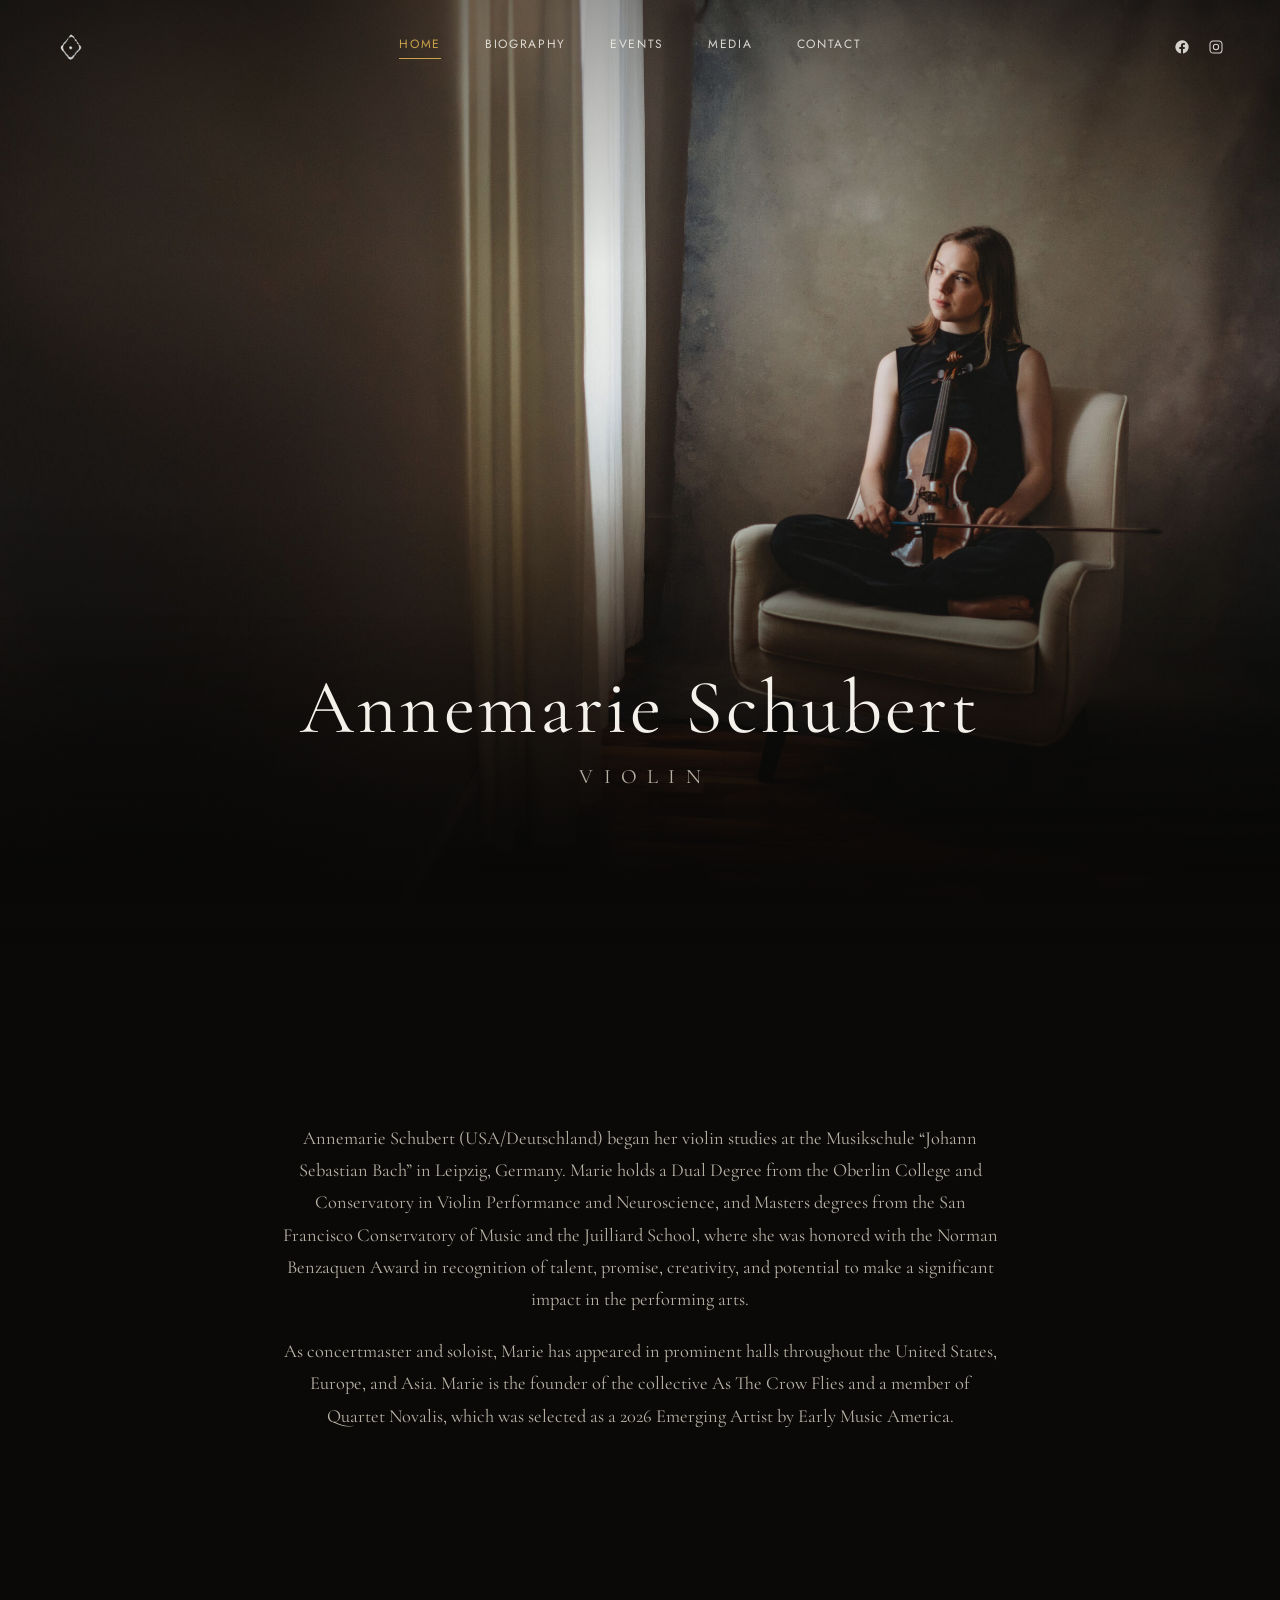
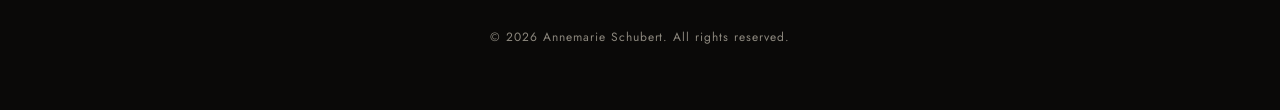
==== index.html @ f5575508 "Initial commit" ====
<!DOCTYPE html>
<html lang="en">
<head>
<meta charset="UTF-8">
<meta name="viewport" content="width=device-width, initial-scale=1.0">
<title>Annemarie Schubert — Violin</title>
<link rel="preconnect" href="https://fonts.googleapis.com">
<link rel="preconnect" href="https://fonts.gstatic.com" crossorigin>
<link href="https://fonts.googleapis.com/css2?family=Cormorant+Garamond:wght@300;400;500&family=Jost:wght@400;500&display=swap" rel="stylesheet">
<link rel="stylesheet" href="styles.css">
</head>
<body>

<!-- Fixed background image only — sits behind everything, never moves -->
<div class="hero-fixed">
  <div class="hero-bg"></div>
</div>

<!-- Everything in here is normal document flow, so it all scrolls together
     at the same speed: nav, the spacer over the photo, and the black
     content underneath. -->
<div class="page">

  <header class="nav">
    <a href="index.html" class="logo" aria-label="Home">
<img src="assets/logo.png" alt="Annemarie Schubert" width="30" height="30">
</a>

    <nav class="nav-links">
      <a href="index.html" class="active">Home</a>
      <a href="biography.html">Biography</a>
      <a href="events.html">Events</a>
      <a href="media.html">Media</a>
      <a href="contact.html">Contact</a>
    </nav>

    <div class="socials">
      <a href="https://www.facebook.com/marie.schubert.3" aria-label="Facebook">
        <svg width="16" height="16" viewBox="0 0 24 24" fill="currentColor"><path d="M22 12a10 10 0 1 0-11.6 9.9v-7H7.9V12h2.5V9.8c0-2.5 1.5-3.9 3.8-3.9 1.1 0 2.2.2 2.2.2v2.5h-1.3c-1.2 0-1.6.8-1.6 1.6V12h2.8l-.4 2.9h-2.4v7A10 10 0 0 0 22 12Z"/></svg>
      </a>
      <a href="https://www.instagram.com/annemarie.vln/" aria-label="Instagram">
        <svg width="16" height="16" viewBox="0 0 24 24" fill="none" stroke="currentColor" stroke-width="1.6"><rect x="3" y="3" width="18" height="18" rx="5"/><circle cx="12" cy="12" r="4"/><circle cx="17.2" cy="6.8" r="0.6" fill="currentColor" stroke="none"/></svg>
      </a>
    </div>

    <!-- Mobile only — replaces .socials at the 820px breakpoint (see
         styles.css). Toggles #mobile-menu below via nav.js. -->
    <button type="button" class="nav-toggle" id="nav-toggle" aria-label="Open menu" aria-expanded="false" aria-controls="mobile-menu">
      <svg class="nav-toggle-icon-menu" width="22" height="22" viewBox="0 0 22 22" fill="none" xmlns="http://www.w3.org/2000/svg">
        <path d="M2 6h18M2 11h18M2 16h18" stroke="currentColor" stroke-width="1.4" stroke-linecap="round"/>
      </svg>
      <svg class="nav-toggle-icon-close" width="22" height="22" viewBox="0 0 22 22" fill="none" xmlns="http://www.w3.org/2000/svg" hidden>
        <path d="M4 4l14 14M18 4L4 18" stroke="currentColor" stroke-width="1.4" stroke-linecap="round"/>
      </svg>
    </button>

    <!-- Mobile only — collapsed (max-height:0) until nav.js adds
         .is-open. Same links as .nav-links, just a separate list rather
         than reusing/cloning it, so each can be styled independently. -->
    <nav class="mobile-menu" id="mobile-menu" aria-label="Mobile">
      <ul class="mobile-menu-links">
        <li><a href="index.html" class="active">Home</a></li>
        <li><a href="biography.html">Biography</a></li>
        <li><a href="events.html">Events</a></li>
        <li><a href="media.html">Media</a></li>
        <li><a href="contact.html">Contact</a></li>
      </ul>
    </nav>
  </header>

  <!-- Spacer equal to one viewport so the fixed hero is visible before content scrolls over it -->
  <div class="hero-spacer" id="home"></div>

  <!-- Scrolling content, black background, slides up over the fixed image -->
  <main class="content">

    <div class="content-gradient"></div>

    <div class="hero-text">
      <h1>Annemarie Schubert</h1>
      <p class="subtitle">Violin</p>
    </div>

  <section id="biography" class="section">
    <p>
      Annemarie Schubert (USA/Deutschland) began her violin studies at the 
      Musikschule “Johann Sebastian Bach” in Leipzig, Germany. 
      Marie holds a Dual Degree from the Oberlin College and Conservatory 
      in Violin Performance and Neuroscience, and Masters degrees 
      from the San Francisco Conservatory of Music and the Juilliard School, 
      where she was honored with the Norman Benzaquen Award in recognition of 
      talent, promise, creativity, and potential to make a significant 
      impact in the performing arts.
    </p>
    <p>
      As concertmaster and soloist, Marie has appeared in prominent halls 
      throughout the United States, Europe, and Asia. Marie is the 
      founder of the collective As The Crow Flies and a member of 
      Quartet Novalis, which was selected as a 2026 Emerging Artist 
      by Early Music America. 
    </p>
  </section>

  <!-- <section id="events" class="section">
    <span class="eyebrow">Events</span>
    <h2>Upcoming performances</h2>
    <ul class="event-list">
      <li>
        <span class="event-date">12 Sep 2026</span>
        <span class="event-name">Recital — Stadtcasino, Basel</span>
      </li>
      <li>
        <span class="event-date">03 Oct 2026</span>
        <span class="event-name">Chamber Series — Tonhalle, Zürich</span>
      </li>
      <li>
        <span class="event-date">21 Nov 2026</span>
        <span class="event-name">Concerto Evening — KKL, Luzern</span>
      </li>
    </ul>
  </section>

  <section id="media" class="section">
    <span class="eyebrow">Media</span>
    <h2>Selected recordings</h2>
    <div class="media-grid">
      <div class="media-tile"></div>
      <div class="media-tile"></div>
      <div class="media-tile"></div>
    </div>
  </section>

  <section id="contact" class="section">
    <span class="eyebrow">Contact</span>
    <h2>Get in touch</h2>
    <p>For bookings and press inquiries, reach out directly.</p>
    <a class="email" href="mailto:hello@annemarieschubert.com">hello@annemarieschubert.com</a>
  </section> -->

  <footer class="footer">
    <p>&copy; 2026 Annemarie Schubert. All rights reserved.</p>
  </footer>

  </main>

</div>

<script src="script.js"></script>
<script src="nav.js"></script>
</body>
</html>
---- styles.css ----
:root{
  --black:#0a0908;
  --cream:#f4f1ea;
  --gold:#c9a24b;
  --muted:#b9b3a6;
  --serif:'Cormorant Garamond', Georgia, serif;
  --sans:'Jost', Helvetica, Arial, sans-serif;
}

*{margin:0;padding:0;box-sizing:border-box;}

html{scroll-behavior:smooth;}

/* Deliberately not setting overscroll-behavior to anything but the
   default ("auto") here. That default is what lets the browser's native
   rubber-band/elastic overscroll run when scrolling past the top or
   bottom of the page (this is a built-in feature of trackpad scrolling
   in Safari/Chrome on macOS, and of touchscreens generally — not
   something a site author codes). It tracks the actual gesture and
   releases exactly on lift-off because the OS has real access to touch/
   trackpad state that JavaScript does not, which is why it feels correct
   in a way a hand-rolled JS approximation never quite manages. On
   platforms without native elastic scrolling (Windows, most of Linux,
   non-momentum mice), there's simply no bounce — same as most sites,
   including the one this design is based on. */

body{
  background:var(--black);
  color:var(--cream);
  font-family:var(--sans);
  overflow-x:hidden;
}

a{color:inherit;text-decoration:none;}

/* ============ FIXED HERO LAYER ============
   This is just the photo, position:fixed, so it never moves. The nav,
   spacer, and content all live in .page, which scrolls normally on top
   of it. */
.hero-fixed{
  position:fixed;
  inset:0;
  height:100vh;
  width:100%;
  z-index:1;
  overflow:hidden;
}

.hero-bg{
  position:absolute;
  inset:0;
  background-image:url('assets/hero.jpg');
  background-size:cover;
  background-position:center 20%;
  z-index:0;
}

/* Biography uses its own photo instead of the shared hero image.
   Same background-size/position as .hero-bg, just a different file. */
body.bio-page .hero-bg{
  background-image:url('assets/bio.jpg');
}

/* Contact likewise uses its own photo. */
body.contact-page .hero-bg{
  background-image:url('assets/contact.jpg');
}

/* subtle permanent darkening so nav/text stay legible over any photo.
   This is deliberately light/vignette-style — Home only needs it near the
   nav and where .hero-text sits, since the rest of Home is solid black
   .content covering the photo anyway. */
.hero-fixed::after{
  content:'';
  position:absolute;
  inset:0;
  background:linear-gradient(180deg, rgba(0,0,0,.35) 0%, rgba(0,0,0,0) 30%, rgba(0,0,0,0) 55%, rgba(0,0,0,.75) 100%);
  z-index:1;
  pointer-events:none;
}

/* Inner pages (Biography/Events/Media/Contact) never cover the photo with
   solid black — .content stays transparent (see .content-overlay below)
   for the entire scroll, all the way to the footer. Because .hero-fixed
   is position:fixed at 100vh, it always fills whatever's currently in the
   viewport, so this stronger, more uniform wash keeps text readable no
   matter how far the user has scrolled or how long the page is. */
body.page-inner .hero-fixed::after{
  background:linear-gradient(180deg, rgba(8,7,6,.62) 0%, rgba(8,7,6,.5) 45%, rgba(8,7,6,.64) 100%);
}

/* ============ PAGE (scrolling frame of reference) ============
   Wraps the nav, hero spacer, and content. This is a normal, non-fixed
   element, so everything inside it — including the nav — scrolls up
   together at the same rate. It only needs to sit above .hero-fixed in
   the stacking order so the photo shows through where .page is
   transparent (over the nav and the spacer). */
.page{
  position:relative;
  z-index:2;
}

/* ---------- Nav ----------
   Normal flow now (not fixed/absolute) so it scrolls at the same speed
   as everything else in .page instead of staying pinned to the photo. */
.nav{
  position:relative;
  z-index:10; /* .content below has its own stacking context at z-index:2;
                 this keeps the mobile dropdown menu (a descendant of
                 .nav) painting above it rather than getting covered */
  display:flex;
  align-items:center;
  justify-content:space-between;
  padding:2rem 3.5rem;
}

.logo{
  display:flex;
  opacity:.9;
  transition:opacity .25s ease;
}

.logo:hover{
  opacity:1;
}

.logo img{
  display:block;
  width:30px;
  height:30px;
  object-fit:contain; /* the cropped source is ~38x44, not perfectly
                          square — this keeps it from being stretched
                          into a distorted square */
}

.nav-links{
  display:flex;
  gap:2.75rem;
}

.nav-links a{
  font-size:.75rem;
  letter-spacing:.14em;
  text-transform:uppercase;
  color:var(--cream);
  opacity:.85;
  padding-bottom:.35rem;
  border-bottom:1px solid transparent;
  transition:opacity .25s ease, border-color .25s ease, color .25s ease;
}

.nav-links a:hover,
.nav-links a.active{
  opacity:1;
  color:var(--gold);
  border-color:var(--gold);
}

.socials{
  display:flex;
  gap:1.1rem;
}

.socials a{
  color:var(--cream);
  opacity:.85;
  display:flex;
  transition:opacity .25s ease;
}
.socials a:hover{opacity:1;}

/* Mobile menu toggle — hidden on desktop; the @media block below shows
   it in place of .socials, which is hidden at the same breakpoint. */
.nav-toggle{
  display:none;
  align-items:center;
  justify-content:center;
  width:2.25rem;
  height:2.25rem;
  padding:0;
  background:none;
  border:none;
  color:var(--cream);
  cursor:pointer;
}

.nav-toggle svg{display:block;}
.nav-toggle svg[hidden]{display:none;} /* without this, .nav-toggle svg's
  own specificity beats the browser's default [hidden]{display:none} rule,
  so both icons stay visible regardless of the hidden attribute */

/* Slide-down mobile menu panel — hidden entirely on desktop; on mobile
   it's always in the DOM but collapsed to max-height:0 until nav.js
   adds .is-open. */
.mobile-menu{
  display:none;
}

.mobile-menu-links{
  list-style:none;
}

.mobile-menu-links a{
  display:block;
  font-size:.85rem;
  letter-spacing:.14em;
  text-transform:uppercase;
  color:var(--cream);
  opacity:.85;
}

.mobile-menu-links a.active,
.mobile-menu-links a:hover{
  opacity:1;
  color:var(--gold);
}

/* ---------- Hero text ----------
   Lives inside .content (not .hero-fixed), positioned absolutely at the
   same top offset as .content-gradient so it sits right where the fade
   begins — and because it's part of the scrolling content, it travels
   up together with the gradient instead of staying pinned to the photo. */
.hero-text{
  position:absolute;
  top:-42vh;
  left:0;
  right:0;
  z-index:2;
  padding-top:6vh;
  text-align:center;
}

.hero-text h1{
  font-family:var(--serif);
  font-weight:400;
  font-size:clamp(2.4rem, 6vw, 5rem);
  letter-spacing:.04em;
  line-height:1;
}

.hero-text .subtitle{
  font-family:var(--serif);
  font-size:clamp(1rem, 1.6vw, 1.4rem);
  letter-spacing:.5em;
  text-transform:uppercase;
  margin-top:1.1rem;
  padding-left:.5em; /* optical centering against the extra letter-spacing */
  color:var(--muted);
}

/* ============ SCROLL SPACER ============
   Height of pure image before the black content starts sliding up.
   Increase/decrease to control how much of the photo is seen first. */
.hero-spacer{
  height:100vh;
}

/* ============ SCROLLING CONTENT ============
   Sits in normal document flow (not fixed), so it scrolls up and
   covers .hero-fixed underneath it as the user scrolls down. */
.content{
  position:relative;
  z-index:2;
  background:var(--black);
}

/* the fade-to-black that visually "moves over" the fixed photo.
   position:absolute (not a negative margin) so it can overlap upward
   into the hero without dragging .content's own black background along
   with it via margin collapsing. Home only — inner pages have no fade. */
.content-gradient{
  position:absolute;
  top:-42vh;
  left:0;
  right:0;
  height:42vh;
  background:linear-gradient(180deg, rgba(10,9,8,0) 0%, rgba(10,9,8,1) 92%);
  pointer-events:none;
  z-index:1;
}

/* ============ OVERLAY CONTENT (inner pages) ============
   Biography / Events / Media / Contact don't cover the photo with a
   solid black panel the way Home's .content does. The photo stays fully
   visible and fixed the whole way down — this wrapper sits at the same
   z-level as the nav and footer (transparent, directly over the image)
   rather than sliding a black sheet over it. There's no .hero-spacer
   before it either: content starts right under the nav and you can
   scroll it as far as it goes, with the footer arriving whenever the
   content runs out — the photo itself never changes underneath it.
   Individual panels (.section, .event-card) get their own translucent
   scrim so text stays legible over whatever part of the photo happens
   to be behind it at any given scroll position, without hiding the
   image the way a fully opaque background would. */
.content-overlay{
  position:relative;
  z-index:2;
  background:transparent;
}

.content-overlay .section{
  background:rgba(10,9,8,.6);
  backdrop-filter:blur(10px);
  -webkit-backdrop-filter:blur(10px);
  border-bottom:none;
  margin-bottom:1.5rem;
}

.content-overlay .section:last-of-type{margin-bottom:0;}

/* the lead heading and any wide layout wrapper stay plain text over the
   photo, like the nav — only the dense body-copy panels need the scrim */
.content-overlay .page-lead,
.content-overlay .section.section-wide{
  background:none;
  backdrop-filter:none;
}

.content-overlay .event-card{
  background:rgba(10,9,8,.6);
  backdrop-filter:blur(10px);
  -webkit-backdrop-filter:blur(10px);
}

.section{
  max-width:760px;
  margin:0 auto;
  padding:8rem 2rem;
  border-bottom:1px solid rgba(255,255,255,.08);
}

.section:last-of-type{border-bottom:none;}

/* The first section on inner pages (Biography/Events/Media/Contact) —
   just the eyebrow + page title, sitting right under the nav. Tighter
   padding than a regular .section (no viewport-height spacer precedes it
   anymore) and no divider, since it reads as one unit with the section
   right after it. */
.page-lead{
  padding-top:7rem;
  padding-bottom:1rem;
  border-bottom:none;
}

.page-lead h2{
  margin-bottom:0;
  text-shadow:0 2px 24px rgba(0,0,0,.55);
}

/* Wider variant for grid content (events, media) that shouldn't be
   squeezed into the ~760px reading-width column. */
.section-wide{max-width:1320px;}

.eyebrow{
  display:block;
  font-size:.72rem;
  letter-spacing:.22em;
  text-transform:uppercase;
  color:var(--gold);
  margin-bottom:1.2rem;
}

.section h2{
  font-family:var(--serif);
  font-weight:400;
  font-size:clamp(1.8rem, 3.4vw, 2.6rem);
  line-height:1.2;
  margin-bottom:1.75rem;
}

.section p{
  font-family:var(--serif);
  font-size:1.15rem;
  line-height:1.75;
  color:var(--muted);
  margin-bottom:1.25rem;
  max-width:60ch;
}

/* Home: the biography blurb reads as a short centered pull-quote rather
   than a labeled section like Events/Media/Contact below it. Scoped to
   #biography, which only exists on index.html — biography.html's own
   section has no id, so this doesn't touch that page. */
#biography{
  text-align:center;
  max-width:900px; /* wider than the default .section 760px, so lines can run longer */
}

#biography p{
  margin-left:auto;
  margin-right:auto;
  max-width:80ch; /* wider than the default .section p 60ch */
}

/* ---------- Events ---------- */

/* Flat list — used on Home's single-page summary section */
.event-list{
  list-style:none;
  display:flex;
  flex-direction:column;
}

.event-list li{
  display:flex;
  gap:2rem;
  padding:1.4rem 0;
  border-top:1px solid rgba(255,255,255,.08);
  font-family:var(--serif);
  font-size:1.1rem;
}

.event-list li:last-child{border-bottom:1px solid rgba(255,255,255,.08);}

.event-date{
  color:var(--gold);
  min-width:8rem;
  letter-spacing:.03em;
}

/* Card grid — used on the standalone events.html page */
.event-grid{
  display:grid;
  grid-template-columns:repeat(auto-fit, minmax(230px, 1fr));
  gap:1.75rem 1.5rem;
  align-items:start; /* cards keep their own height instead of stretching
                         to match the tallest one in the row */
}

.event-card{
  padding:2.1rem 1.85rem 2rem;
  background:rgba(10,9,8,.72); /* dark and opaque enough to hold contrast
                                   on its own, wherever it lands on the photo */
  border:1px solid rgba(255,255,255,.12);
  border-top:2px solid rgba(201,162,75,.5); /* a fixed accent, not something
                                                 that depends on the photo */
  backdrop-filter:blur(14px);
  -webkit-backdrop-filter:blur(14px);
  box-shadow:0 18px 40px -14px rgba(0,0,0,.6); /* lifts the card off the
                                                    photo rather than reading
                                                    as text floating on it */
  transition:border-color .25s ease, background .25s ease,
             transform .25s ease, box-shadow .25s ease;
}

.event-card:hover{
  border-color:rgba(201,162,75,.55);
  border-top-color:var(--gold);
  background:rgba(10,9,8,.84);
  transform:translateY(-4px);
  box-shadow:0 24px 50px -14px rgba(0,0,0,.7);
}

.event-card-date{
  display:block;
  font-size:.72rem;
  letter-spacing:.14em;
  text-transform:uppercase;
  color:var(--gold);
  padding-bottom:.9rem;
  margin-bottom:1rem;
  border-bottom:1px solid rgba(255,255,255,.1); /* separates "when" from
                                                     "what", the missing
                                                     hierarchy that made the
                                                     stacked text feel flat */
}

.event-card h3{
  font-family:var(--serif);
  font-weight:400;
  font-size:1.5rem;
  line-height:1.25;
  margin-bottom:.4rem;

  /* Reserves space for the longest realistic title (currently "Innsbrucker
     Festwochen der Alten Musik" at 3 lines) on every card, short titles
     included — so the date/title/location block is the same height
     everywhere, and one long title can't make its grid row taller than
     its neighbors (CSS Grid sizes a row to its tallest item regardless
     of align-items, which only controls alignment *within* the row, not
     the row's own height). If a future title is somehow longer than
     this, it's truncated with an ellipsis rather than growing the card
     — bump both numbers below together if that starts happening. */
  min-height:calc(1.25em * 3);
  display:-webkit-box;
  -webkit-box-orient:vertical;
  -webkit-line-clamp:3;
  line-clamp:3;
  overflow:hidden;
}

.event-card p{
  font-family:var(--serif);
  color:var(--muted);
  font-size:1.05rem;
}

/* "Details" trigger — opens the card's <dialog> */
.event-card-more{
  display:inline-flex;
  align-items:center;
  gap:.4rem;
  margin-top:1.1rem;
  padding:0;
  background:none;
  border:none;
  font-family:var(--sans);
  font-size:.72rem;
  letter-spacing:.14em;
  text-transform:uppercase;
  color:var(--gold);
  cursor:pointer;
  opacity:.85;
  transition:opacity .2s ease, gap .2s ease;
}

.event-card-more::after{
  content:'\2192'; /* → */
  font-size:.85rem;
}

.event-card-more:hover{
  opacity:1;
  gap:.6rem;
}

/* Reusable outline button (Tickets, etc.) */
.btn{
  display:inline-block;
  margin-top:1.4rem;
  padding:.7rem 1.6rem;
  border:1px solid rgba(255,255,255,.3);
  font-family:var(--sans);
  font-size:.72rem;
  letter-spacing:.14em;
  text-transform:uppercase;
  color:var(--cream);
  transition:border-color .2s ease, background .2s ease, color .2s ease;
}

.btn:hover{
  border-color:var(--gold);
  background:var(--gold);
  color:var(--black);
}

/* ---------- Event detail dialog ----------
   Opened via dialog.showModal() from events.html's inline script.
   Rendered in the browser's top layer — independent of the grid, so
   opening it never reflows or leaves gaps under other cards. */
dialog.event-dialog{
  position:fixed;
  top:50%;
  left:50%;
  margin:0; /* the site's *{margin:0} reset already zeroes this, but
               stated explicitly since we're overriding the browser's
               default centering technique (which relies on margin:auto)
               with our own top/left/transform approach below */
  max-width:480px;
  width:calc(100% - 3rem);
  max-height:calc(100vh - 4rem);
  overflow-y:auto;
  padding:2.5rem 2.25rem 2.25rem;
  background:rgba(12,11,9,.94);
  color:var(--cream);
  border:1px solid rgba(255,255,255,.14);
  border-top:2px solid var(--gold);
  box-shadow:0 30px 70px -20px rgba(0,0,0,.7);
  backdrop-filter:blur(18px);
  -webkit-backdrop-filter:blur(18px);

  /* Progressive-enhancement fade/scale on open — unsupported browsers
     just show/hide the dialog instantly, which is a perfectly fine
     fallback. translate(-50%, -50%) does the centering; the extra
     translateY(10px) scale(.98) is just the "closed" animation offset,
     folded into the same transform. */
  opacity:0;
  transform:translate(-50%, -50%) translateY(10px) scale(.98);
  transition:opacity .22s ease, transform .22s ease,
             overlay .22s ease allow-discrete, display .22s ease allow-discrete;
}

dialog.event-dialog[open]{
  opacity:1;
  transform:translate(-50%, -50%) scale(1);
}

@starting-style{
  dialog.event-dialog[open]{
    opacity:0;
    transform:translate(-50%, -50%) translateY(10px) scale(.98);
  }
}

dialog.event-dialog::backdrop{
  background:rgba(5,4,3,.72);
  backdrop-filter:blur(3px);
  -webkit-backdrop-filter:blur(3px);
}

dialog.event-dialog .event-card-date{
  border-bottom:none;
  padding-bottom:0;
  margin-bottom:.5rem;
}

dialog.event-dialog h3{
  font-family:var(--serif);
  font-weight:400;
  font-size:1.6rem;
  margin-bottom:1.75rem;
  padding-bottom:1.25rem;
  border-bottom:1px solid rgba(255,255,255,.1);
}

.dialog-close{
  position:absolute;
  top:1rem;
  right:1.1rem;
  width:2rem;
  height:2rem;
  display:flex;
  align-items:center;
  justify-content:center;
  background:none;
  border:1px solid rgba(255,255,255,.25);
  border-radius:50%;
  color:var(--cream);
  font-size:1.1rem;
  line-height:1;
  cursor:pointer;
  transition:border-color .2s ease, color .2s ease;
}

.dialog-close:hover{
  border-color:var(--gold);
  color:var(--gold);
}

/* One performance instance inside a dialog — date/time, venue, tickets.
   Repeat this block for events with multiple dates (a residency, a
   run of shows); each one gets its own divider except the first. */
.event-instance + .event-instance{
  margin-top:1.5rem;
  padding-top:1.5rem;
  border-top:1px solid rgba(255,255,255,.1);
}

.event-instance-heading{
  font-family:var(--serif);
  font-style:italic;
  color:var(--gold);
  font-size:1.05rem;
  margin-bottom:.4rem !important;
}

.event-instance-details{
  font-size:1.02rem;
  line-height:1.6;
}

/* ---------- Media ---------- */

/* Full-bleed hero band: the carousel itself is the visual interest on
   this page (unlike every other inner page, which sits on a fixed
   background photo), so it runs edge-to-edge rather than being
   contained inside .section-wide's max-width. "Media" is overlaid
   directly on top of it, the way a hero title normally sits on a
   static photo — except what's behind it keeps changing, hence the
   scrim staying on regardless of which image is currently active. */
.media-hero{
  position:relative;
  width:100%;
  height:78vh;
  min-height:420px;
  overflow:hidden;
  background:var(--black);
}

/* Photo carousel — every image is stacked in the same box; only the
   .is-active one is visible, and the opacity transition on .carousel img
   is what produces the dissolve when carousel.js swaps the active class
   every few seconds. */
.carousel{
  position:absolute;
  inset:0;
  width:100%;
  height:100%;
}

.carousel img{
  position:absolute;
  inset:0;
  width:100%;
  height:100%;
  object-fit:cover;
  opacity:0;
  transition:opacity 1.4s ease;
}

.carousel img.is-active{
  opacity:1;
}

.carousel-empty-note{
  position:absolute;
  inset:0;
  display:flex;
  align-items:center;
  justify-content:center;
  font-family:var(--serif);
  font-style:italic;
  color:var(--muted);
  text-align:center;
  padding:2rem;
}

.media-hero-scrim{
  position:absolute;
  inset:0;
  background:linear-gradient(180deg, rgba(10,9,8,.1) 0%, rgba(10,9,8,.5) 100%);
  pointer-events:none;
}

.media-hero-title{
  position:absolute;
  inset:0;
  margin:0;
  display:flex;
  align-items:center;
  justify-content:center;
  font-family:var(--serif);
  font-weight:400;
  font-size:clamp(2.4rem, 6vw, 5rem);
  letter-spacing:.04em;
  color:var(--cream);
  text-shadow:0 4px 30px rgba(0,0,0,.6);
  pointer-events:none;
}

.media-videos{
  padding-top:5rem;
}

/* 2x2 grid of YouTube embeds below the carousel */
.video-grid{
  display:grid;
  grid-template-columns:repeat(2, 1fr);
  gap:1.5rem;
}

.video-embed{
  position:relative;
  aspect-ratio:16/9;
  overflow:hidden;
  background:var(--black);
  border:1px solid rgba(255,255,255,.12);
}

.video-embed iframe{
  position:absolute;
  inset:0;
  width:100%;
  height:100%;
  border:0;
}

.placeholder-note{
  margin-top:2rem;
  font-family:var(--serif);
  font-style:italic;
  color:var(--muted);
  opacity:.7;
}

/* ---------- Contact ---------- */
.email{
  display:inline-block;
  margin-top:.5rem;
  font-family:var(--serif);
  font-size:1.3rem;
  color:var(--gold);
  border-bottom:1px solid var(--gold);
  padding-bottom:.15rem;
}

.contact-form{
  max-width:560px;
  margin-top:3rem;
  display:flex;
  flex-direction:column;
  gap:1.5rem;
}

.form-row{
  display:flex;
  gap:1.5rem;
}

.form-row .form-field{
  flex:1;
}

.form-field{
  display:flex;
  flex-direction:column;
  gap:.5rem;
}

.form-field label{
  font-family:var(--sans);
  font-size:.72rem;
  letter-spacing:.14em;
  text-transform:uppercase;
  color:var(--gold);
}

.form-field input,
.form-field textarea{
  font-family:var(--serif);
  font-size:1.05rem;
  color:var(--cream);
  background:transparent;
  border:none;
  border-bottom:1px solid rgba(255,255,255,.25);
  padding:.6rem 0;
  transition:border-color .2s ease;
}

.form-field textarea{
  resize:vertical;
  min-height:8rem;
}

.form-field input:focus,
.form-field textarea:focus{
  outline:none;
  border-color:var(--gold);
}

/* Honeypot — off-screen rather than display:none, since some spam bots
   skip fields hidden that way; kept out of tab order and out of
   assistive-tech announcements either way. */
.form-honeypot{
  position:absolute;
  left:-9999px;
  width:1px;
  height:1px;
  overflow:hidden;
}

.contact-form .btn{
  align-self:flex-start;
  background:none;
  cursor:pointer;
}

.contact-form .btn:disabled{
  opacity:.5;
  cursor:default;
}

.form-status{
  font-family:var(--sans);
  font-size:.85rem;
  color:var(--muted);
  min-height:1.2em;
  margin:0;
}

.form-status.is-success{color:var(--gold);}
.form-status.is-error{color:#e08a7d;}

.footer{
  text-align:center;
  padding:3rem 2rem 4rem;
  font-size:.75rem;
  letter-spacing:.08em;
  color:var(--muted);
  opacity:.75;
}

/* ============ BIOGRAPHY PAGE — two-zone layout ============
   Every rule below is scoped to body.bio-page, so Events/Media/Contact
   keep the original full-bleed-photo-with-scrim treatment untouched.

   Instead of the photo running full-bleed behind scrimmed text panels,
   Biography gives the photo its own fixed lane on the right — bright,
   no scrim, framed the way a photo in a box normally is — and puts the
   copy in a plain solid-black column on the left that never overlaps
   it. Because that text column paints its own background, the photo
   panel underneath only shows through on the right, where nothing is
   drawn over it. */

body.bio-page .hero-fixed{
  width:46vw;
  left:auto;
  right:0;
}

/* Reframe the portrait-orientation photo (1709x2560) inside its now-
   narrower box. Tune the vertical percentage to taste — lower keeps
   more of the top of the image (face/hands) in frame, higher shows
   more of what's below. */
body.bio-page .hero-bg{
  background-position:center 12%;
}

/* No uniform dark wash across the photo — it should read bright, like
   the reference. Two small, local fades instead: one along the seam
   where the photo panel meets the text column, so the edge isn't a
   hard cut; one at the very top, just enough to keep the nav readable
   where it crosses over the photo (the nav still spans the full page
   width, over both zones). */
body.bio-page .hero-fixed::after{
  background:
    linear-gradient(90deg, rgba(8,7,6,.55) 0%, rgba(8,7,6,0) 14%),
    linear-gradient(180deg, rgba(8,7,6,.45) 0%, rgba(8,7,6,0) 16%);
}

/* Text column: left-aligned, fixed width, sitting entirely on the
   page's solid black background rather than centered across the full
   width the way other inner pages are. */
body.bio-page .content-overlay .page-lead,
body.bio-page .content-overlay .section{
  margin:0;
  max-width:600px;
  padding-left:3.5rem;
  padding-right:2.5rem;
}

/* The scrim/blur other inner-page panels need (because their text can
   land anywhere on the photo) isn't needed here — this column never
   sits on top of the photo, so it can just be plain. */
body.bio-page .content-overlay .section{
  background:none;
  backdrop-filter:none;
  -webkit-backdrop-filter:none;
  margin-bottom:0;
}

body.bio-page .footer{
  text-align:left;
  padding-left:3.5rem;
}

/* ---------- Responsive ---------- */
@media (max-width:820px){
  .nav{padding:1.5rem 1.5rem;}
  .nav-links{display:none;}

  /* The subject sits in the right third of hero.jpg. Centering the crop
     horizontally (the desktop default) works fine on a wide viewport,
     but on a narrow/tall one it shows mostly the empty left side of the
     photo and cuts the subject off the right edge. Shifting the crop's
     focal point right keeps them in frame. Scoped to the plain .hero-bg
     rule, so it doesn't affect body.bio-page's own background-position
     override (that rule is more specific and still wins there). */
  .hero-bg{
    background-position:81% 20%;
  }

  /* Socials are replaced by the menu toggle on mobile; the toggle
     itself is hidden on desktop by .nav-toggle's base display:none. */
  .socials{display:none;}
  .nav-toggle{display:flex;}

  .mobile-menu{
    display:block;
    position:absolute;
    top:100%;
    left:0;
    right:0;
    background:rgba(10,9,8,.97);
    backdrop-filter:blur(14px);
    -webkit-backdrop-filter:blur(14px);
    max-height:0;
    overflow:hidden;
    transition:max-height .3s ease;
    /* no border here — max-height:0 clips the content but not a border,
       so a border defined on the base rule would show as a persistent
       thin line even while collapsed. It's added only in .is-open below. */
  }

  .mobile-menu.is-open{
    max-height:22rem; /* comfortably fits 5 links; bump this if the nav
                          grows more entries than that */
    border-top:1px solid rgba(255,255,255,.1);
  }

  .mobile-menu-links{
    display:flex;
    flex-direction:column;
    padding:.5rem 1.5rem 1.5rem;
  }

  .mobile-menu-links a{
    padding:.9rem 0;
    border-bottom:1px solid rgba(255,255,255,.08);
  }

  .mobile-menu-links li:last-child a{
    border-bottom:none;
  }

  .hero-text{padding-top:8vh;}
  .hero-text .subtitle{letter-spacing:.35em;}
  .section{padding:5rem 1.5rem;}
  .video-grid{grid-template-columns:1fr;}
  .form-row{flex-direction:column;gap:1.5rem;}
  .media-hero{height:52vh;min-height:320px;}
  .event-grid{grid-template-columns:1fr;}

  /* Biography: the side-by-side split needs desktop width to work.
     Below 820px, fall back to the same full-bleed-with-scrim pattern
     the other inner pages use, so the photo becomes a shorter band up
     top and the text stacks below it, full width. */
  body.bio-page .hero-fixed{
    width:100%;
    left:0;
    right:0;
  }

  body.bio-page .hero-fixed::after{
    background:linear-gradient(180deg, rgba(8,7,6,.62) 0%, rgba(8,7,6,.5) 45%, rgba(8,7,6,.64) 100%);
  }

  body.bio-page .content-overlay .page-lead,
  body.bio-page .content-overlay .section{
    max-width:none;
    padding-left:1.5rem;
    padding-right:1.5rem;
  }

  /* Unlike Events/Media/Contact, Biography's body copy stays plain text
     directly on the (already darkened by the ::after scrim above)
     photo on mobile too — no floating translucent panel, and no gap
     between it and the title, which is what made the panel read as an
     accident rather than a deliberate design choice. The text-shadow is
     a small legibility safety net now that there's no panel background
     behind it to guarantee contrast. */
  body.bio-page .content-overlay .section p{
    text-shadow:0 1px 12px rgba(0,0,0,.55);
  }

  body.bio-page .footer{
    text-align:center;
    padding-left:2rem;
  }

  dialog.event-dialog{
    padding:2.25rem 1.5rem 1.75rem;
  }
}
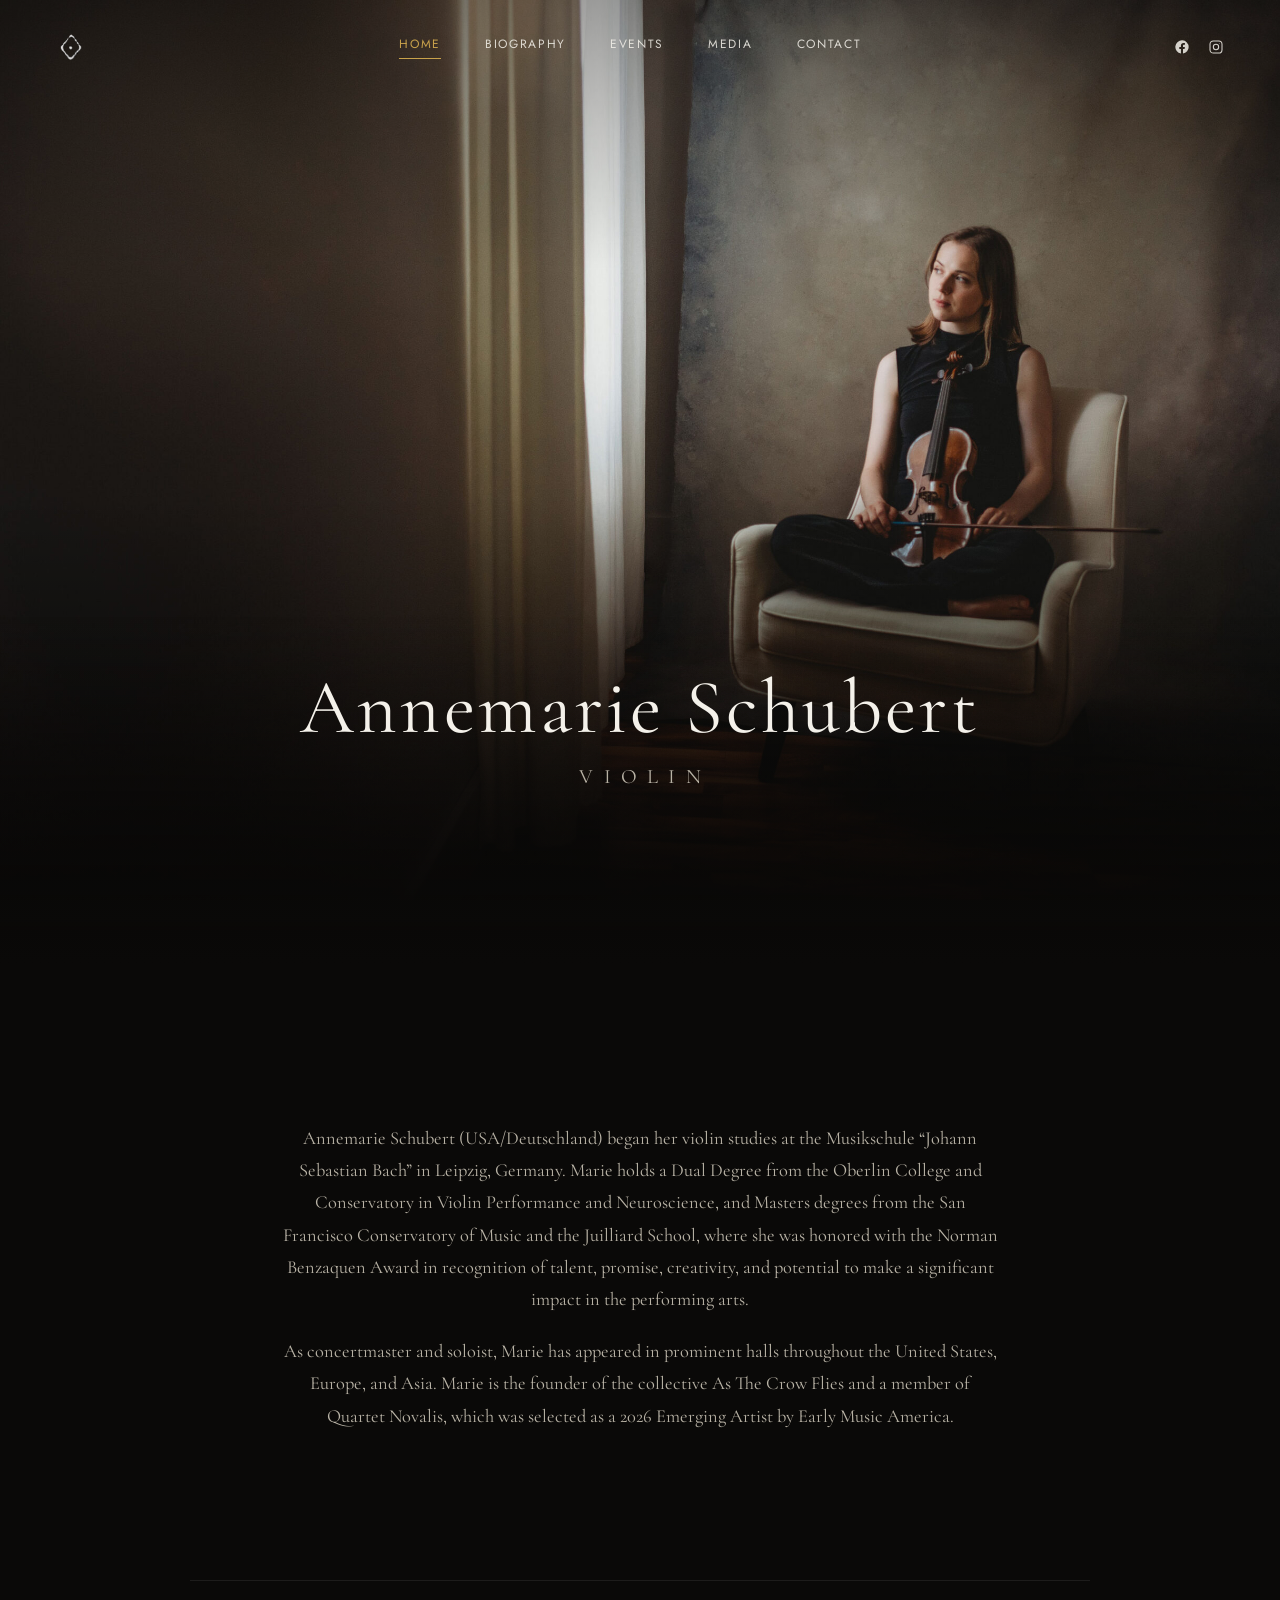
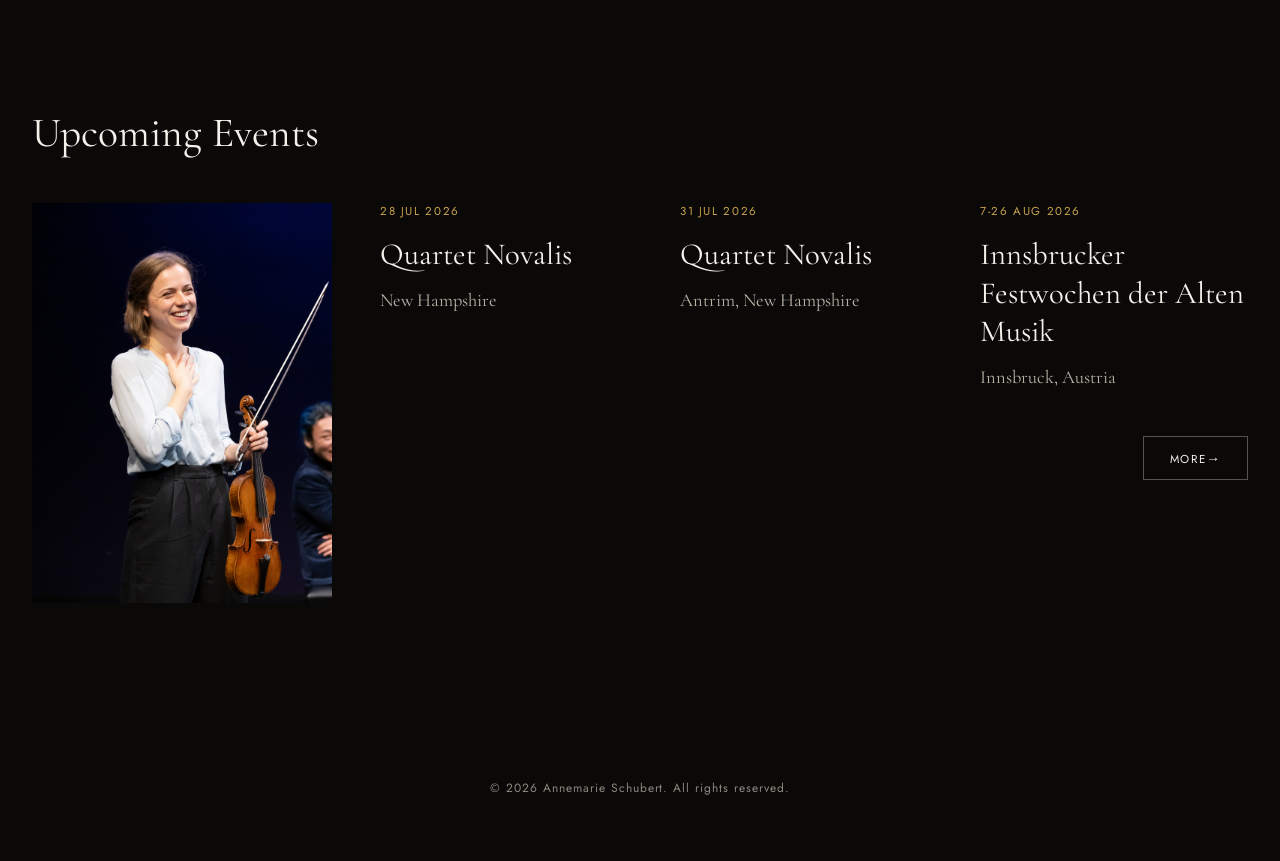
==== commit c9c437e0: "Minor changes" ====
--- a/index.html
+++ b/index.html
@@ -101,6 +101,29 @@
     </p>
   </section>
 
+  <!-- Compact preview of the first few upcoming events, pulled from the
+       same events.json that powers events.html (see home-events.js).
+       "More" only appears for an event that actually has performance
+       details attached — same hasDialogContent rule events.html uses —
+       and deep-links to that event's dialog on events.html. -->
+  <section id="events-preview" class="section section-wide events-preview">
+    <h2>Upcoming Events</h2>
+    <div class="events-preview-inner">
+      <div class="events-preview-image">
+        <img src="assets/home2.jpg" alt="Annemarie Schubert on stage" loading="lazy">
+      </div>
+      <div class="events-preview-content">
+        <div class="events-preview-grid" id="events-preview-grid">
+          <!-- Populated at runtime -->
+        </div>
+        <a class="btn events-preview-more" href="events.html">More</a>
+      </div>
+    </div>
+    <noscript>
+      <p>Please enable JavaScript to view upcoming events.</p>
+    </noscript>
+  </section>
+
   <!-- <section id="events" class="section">
     <span class="eyebrow">Events</span>
     <h2>Upcoming performances</h2>
@@ -147,5 +170,6 @@
 
 <script src="script.js"></script>
 <script src="nav.js"></script>
+<script src="home-events.js"></script>
 </body>
 </html>
--- a/styles.css
+++ b/styles.css
@@ -61,9 +61,13 @@
   background-image:url('assets/bio.jpg');
 }
 
-/* Contact likewise uses its own photo. */
+/* Contact likewise uses its own photo. Lower vertical % than the shared
+   default (20%) keeps more of the top of the image in frame, so the
+   subject's face sits above the form box instead of behind it. Tune
+   to taste against the actual photo. */
 body.contact-page .hero-bg{
   background-image:url('assets/contact.jpg');
+  background-position:center 32%;
 }
 
 /* subtle permanent darkening so nav/text stay legible over any photo.
@@ -390,6 +394,86 @@
   margin-left:auto;
   margin-right:auto;
   max-width:80ch; /* wider than the default .section p 60ch */
+}
+
+/* ---------- Home: events preview (image + first few events) ----------
+   Sits below #biography. #biography is a centered pull-quote, but this
+   section reverts to the standard left-aligned .section heading treatment
+   — just with its h2 set uppercase to match the reference layout. */
+.events-preview-inner{
+  display:flex;
+  gap:3rem;
+  margin-top:2.75rem;
+}
+
+.events-preview-image{
+  flex:0 0 300px;
+  aspect-ratio:3/4;
+  overflow:hidden;
+}
+
+.events-preview-image img{
+  display:block;
+  width:100%;
+  height:100%;
+  object-fit:cover;
+}
+
+.events-preview-content{
+  flex:1;
+  display:flex;
+  flex-direction:column;
+  align-items:flex-start;
+}
+
+.events-preview-grid{
+  width:100%;
+  display:grid;
+  grid-template-columns:repeat(auto-fit, minmax(220px, 1fr));
+  gap:2.5rem 2rem;
+  align-content:start;
+}
+
+.events-preview-date{
+  display:block;
+  font-family:var(--sans);
+  font-size:.72rem;
+  letter-spacing:.14em;
+  text-transform:uppercase;
+  color:var(--gold);
+  margin-bottom:1.1rem;
+}
+
+.events-preview-item h3{
+  font-family:var(--serif);
+  font-weight:400;
+  font-size:clamp(1.5rem, 2.4vw, 2rem);
+  line-height:1.25;
+  margin-bottom:.6rem;
+}
+
+.events-preview-subtitle{
+  font-family:var(--serif);
+  font-size:1.05rem;
+  color:var(--muted);
+}
+
+.events-preview-more{
+  align-self:flex-end;
+  margin-top:2.5rem;
+  display:inline-flex;
+  align-items:center;
+  gap:.6rem;
+  transition:border-color .2s ease, background .2s ease, color .2s ease, gap .2s ease;
+}
+
+.events-preview-more::after{
+  content:'\2192'; /* → */
+  font-size:.85rem;
+}
+
+.events-preview-more:hover{
+  gap:.85rem;
 }
 
 /* ---------- Events ---------- */
@@ -904,6 +988,8 @@
    more of what's below. */
 body.bio-page .hero-bg{
   background-position:center 12%;
+  -webkit-mask-image:linear-gradient(90deg, transparent 0%, black 22%);
+  mask-image:linear-gradient(90deg, transparent 0%, black 22%);
 }
 
 /* No uniform dark wash across the photo — it should read bright, like
@@ -914,19 +1000,23 @@
    width, over both zones). */
 body.bio-page .hero-fixed::after{
   background:
-    linear-gradient(90deg, rgba(8,7,6,.55) 0%, rgba(8,7,6,0) 14%),
+    linear-gradient(90deg, rgba(8,7,6,.3) 0%, rgba(8,7,6,0) 18%),
     linear-gradient(180deg, rgba(8,7,6,.45) 0%, rgba(8,7,6,0) 16%);
 }
 
 /* Text column: left-aligned, fixed width, sitting entirely on the
    page's solid black background rather than centered across the full
    width the way other inner pages are. */
+body.bio-page .content{
+  width:54vw;
+}
+
 body.bio-page .content-overlay .page-lead,
 body.bio-page .content-overlay .section{
-  margin:0;
+  margin:0 0 0 auto;
   max-width:600px;
-  padding-left:3.5rem;
-  padding-right:2.5rem;
+  padding-left:2rem;
+  padding-right:3rem;
 }
 
 /* The scrim/blur other inner-page panels need (because their text can
@@ -940,8 +1030,9 @@
 }
 
 body.bio-page .footer{
+  width:54vw;
   text-align:left;
-  padding-left:3.5rem;
+  padding-left:2rem;
 }
 
 /* ---------- Responsive ---------- */
@@ -1011,6 +1102,24 @@
   .media-hero{height:52vh;min-height:320px;}
   .event-grid{grid-template-columns:1fr;}
 
+  .events-preview-inner{
+    flex-direction:column;
+    gap:2rem;
+  }
+  .events-preview-image{
+    flex-basis:auto;
+    width:100%;
+    aspect-ratio:auto;
+  }
+  .events-preview-image img{
+    height:auto;
+    object-fit:contain;
+  }
+  .events-preview-grid{
+    grid-template-columns:1fr;
+    gap:2rem;
+  }
+
   /* Biography: the side-by-side split needs desktop width to work.
      Below 820px, fall back to the same full-bleed-with-scrim pattern
      the other inner pages use, so the photo becomes a shorter band up
@@ -1019,6 +1128,11 @@
     width:100%;
     left:0;
     right:0;
+  }
+
+  body.bio-page .content,
+  body.bio-page .footer{
+    width:100%;
   }
 
   body.bio-page .hero-fixed::after{
